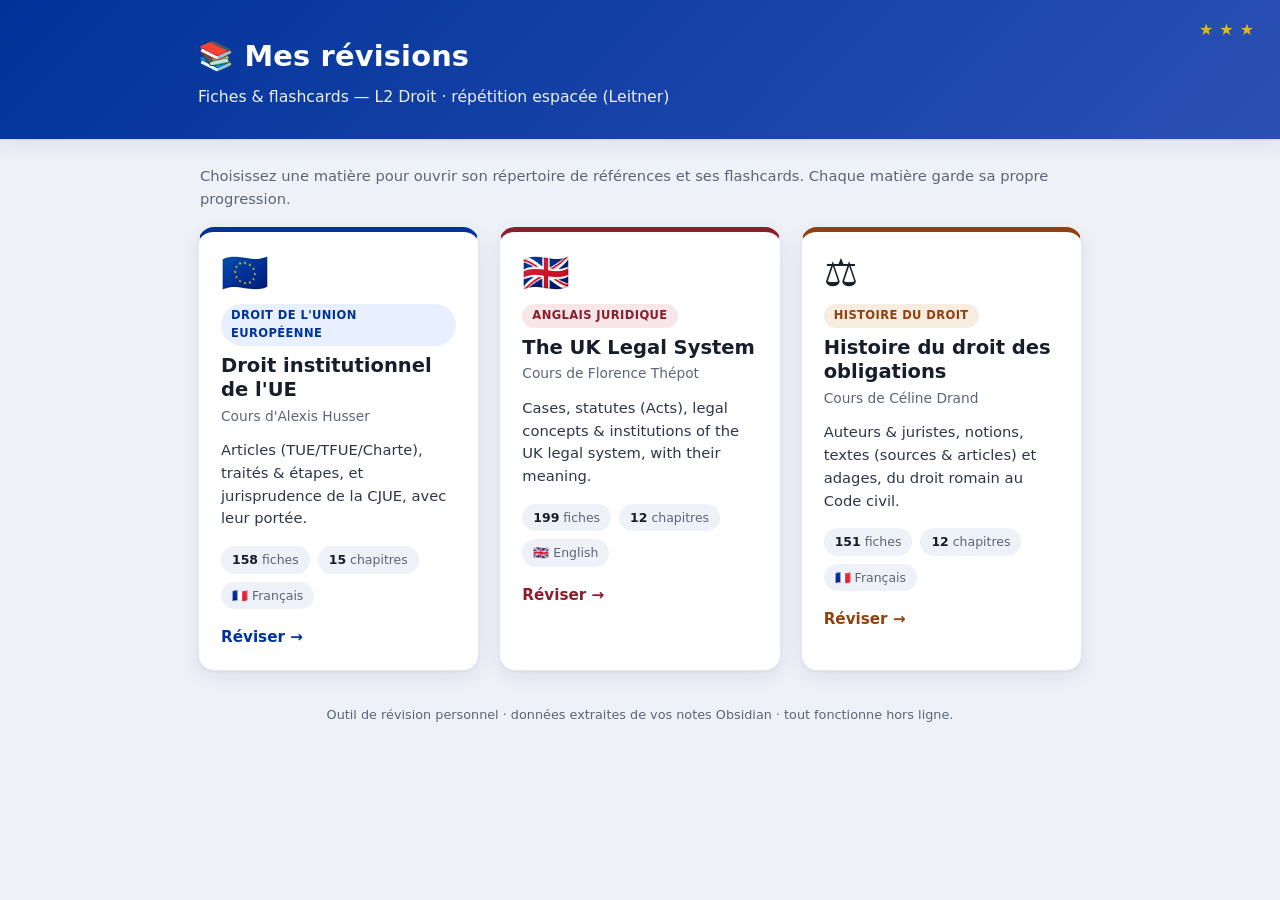
==== index.html @ 6c55529c "Mes revisions — fiches & flashcards (PWA hors-ligne)" ====
<!DOCTYPE html>
<html lang="fr">
<head>
<meta charset="utf-8">
<meta name="viewport" content="width=device-width, initial-scale=1, viewport-fit=cover">
<title>Mes révisions — L2 Droit</title>
<meta name="theme-color" content="#003399">
<link rel="manifest" href="manifest.webmanifest">
<link rel="apple-touch-icon" href="apple-touch-icon.png">
<meta name="apple-mobile-web-app-capable" content="yes">
<meta name="mobile-web-app-capable" content="yes">
<meta name="apple-mobile-web-app-title" content="Mes révisions">
<style>
  :root{
    --eu-blue:#003399; --eu-blue-2:#2b50b4; --gold:#ffcc00;
    --uk-red:#8b1e2d; --uk-red-2:#b8323f;
    --hist:#92400e; --hist-2:#b45309;
    --bg:#eef1f8; --card:#fff; --ink:#161d2b; --muted:#5b6577; --line:#e2e7f0;
    --shadow:0 1px 2px rgba(20,30,60,.06),0 6px 20px rgba(20,30,60,.08);
  }
  *{box-sizing:border-box}
  html,body{margin:0}
  body{
    font-family:"Segoe UI",system-ui,-apple-system,Roboto,Helvetica,Arial,sans-serif;
    background:var(--bg); color:var(--ink); line-height:1.55; -webkit-font-smoothing:antialiased;
  }
  .wrap{max-width:920px; margin:0 auto; padding:0 18px 60px}
  header.top{
    background:linear-gradient(135deg,var(--eu-blue),var(--eu-blue-2));
    color:#fff; padding:34px 0 30px; box-shadow:var(--shadow); position:relative; overflow:hidden;
  }
  header.top::after{content:"★★★"; position:absolute; right:20px; top:18px; letter-spacing:6px; color:var(--gold); opacity:.85}
  header.top .wrap{padding-bottom:0}
  header.top h1{margin:0; font-size:1.8rem; font-weight:800; letter-spacing:.2px}
  header.top p{margin:.4rem 0 0; opacity:.92; font-size:.98rem}

  .lead{color:var(--muted); font-size:.92rem; margin:26px 2px 16px}
  .grid{display:grid; grid-template-columns:repeat(auto-fit,minmax(250px,1fr)); gap:20px}
  @media(max-width:560px){.grid{grid-template-columns:1fr}}

  a.course{
    display:block; text-decoration:none; color:inherit; background:var(--card);
    border:1px solid var(--line); border-top:5px solid var(--eu-blue); border-radius:16px;
    padding:22px 22px 20px; box-shadow:var(--shadow); transition:transform .14s, box-shadow .14s, border-color .14s;
  }
  a.course:hover{transform:translateY(-3px); box-shadow:0 4px 10px rgba(20,30,60,.10),0 16px 34px rgba(20,30,60,.13)}
  a.course.uk{border-top-color:var(--uk-red)}
  a.course.hist{border-top-color:var(--hist)}
  .course .flag{font-size:2.4rem; line-height:1}
  .course .tag{display:inline-block; font-size:.72rem; font-weight:700; letter-spacing:.4px; text-transform:uppercase;
    padding:3px 10px; border-radius:999px; background:#e8efff; color:var(--eu-blue); margin:12px 0 6px}
  a.course.uk .tag{background:#f7e7e9; color:var(--uk-red)}
  a.course.hist .tag{background:#f6ecdf; color:var(--hist)}
  .course h2{margin:.1rem 0 .2rem; font-size:1.22rem; line-height:1.25}
  .course .prof{font-size:.86rem; color:var(--muted); margin:0 0 12px}
  .course .desc{font-size:.92rem; color:#2d3647; margin:0 0 16px}
  .course .stats{display:flex; gap:8px; flex-wrap:wrap; margin-bottom:16px}
  .course .chip{font-size:.78rem; background:#eef1f8; color:var(--muted); border-radius:999px; padding:4px 11px}
  .course .chip b{color:var(--ink)}
  .course .cta{font-weight:700; color:var(--eu-blue); font-size:.95rem}
  a.course.uk .cta{color:var(--uk-red)}
  a.course.hist .cta{color:var(--hist)}
  .course .cta::after{content:" →"}

  footer{text-align:center; color:var(--muted); font-size:.8rem; margin-top:34px}
</style>
</head>
<body>

<header class="top">
  <div class="wrap">
    <h1>📚 Mes révisions</h1>
    <p>Fiches &amp; flashcards — L2 Droit · répétition espacée (Leitner)</p>
  </div>
</header>

<div class="wrap">
  <p class="lead">Choisissez une matière pour ouvrir son répertoire de références et ses flashcards. Chaque matière garde sa propre progression.</p>

  <div class="grid">

    <a class="course eu" href="revision-droit-ue/index.html">
      <div class="flag">🇪🇺</div>
      <span class="tag">Droit de l'Union européenne</span>
      <h2>Droit institutionnel de l'UE</h2>
      <p class="prof">Cours d'Alexis Husser</p>
      <p class="desc">Articles (TUE/TFUE/Charte), traités &amp; étapes, et jurisprudence de la CJUE, avec leur portée.</p>
      <div class="stats">
        <span class="chip"><b>158</b> fiches</span>
        <span class="chip"><b>15</b> chapitres</span>
        <span class="chip">🇫🇷 Français</span>
      </div>
      <span class="cta">Réviser</span>
    </a>

    <a class="course uk" href="revision-anglais-uk/index.html">
      <div class="flag">🇬🇧</div>
      <span class="tag">Anglais juridique</span>
      <h2>The UK Legal System</h2>
      <p class="prof">Cours de Florence Thépot</p>
      <p class="desc">Cases, statutes (Acts), legal concepts &amp; institutions of the UK legal system, with their meaning.</p>
      <div class="stats">
        <span class="chip"><b>199</b> fiches</span>
        <span class="chip"><b>12</b> chapitres</span>
        <span class="chip">🇬🇧 English</span>
      </div>
      <span class="cta">Réviser</span>
    </a>

    <a class="course hist" href="revision-histoire-droit/index.html">
      <div class="flag">⚖️</div>
      <span class="tag">Histoire du droit</span>
      <h2>Histoire du droit des obligations</h2>
      <p class="prof">Cours de Céline Drand</p>
      <p class="desc">Auteurs &amp; juristes, notions, textes (sources &amp; articles) et adages, du droit romain au Code civil.</p>
      <div class="stats">
        <span class="chip"><b>151</b> fiches</span>
        <span class="chip"><b>12</b> chapitres</span>
        <span class="chip">🇫🇷 Français</span>
      </div>
      <span class="cta">Réviser</span>
    </a>

  </div>

  <footer>Outil de révision personnel · données extraites de vos notes Obsidian · tout fonctionne hors ligne.</footer>
</div>

<script>if('serviceWorker' in navigator){window.addEventListener('load',function(){navigator.serviceWorker.register('sw.js').catch(function(){});});}</script>
</body>
</html>
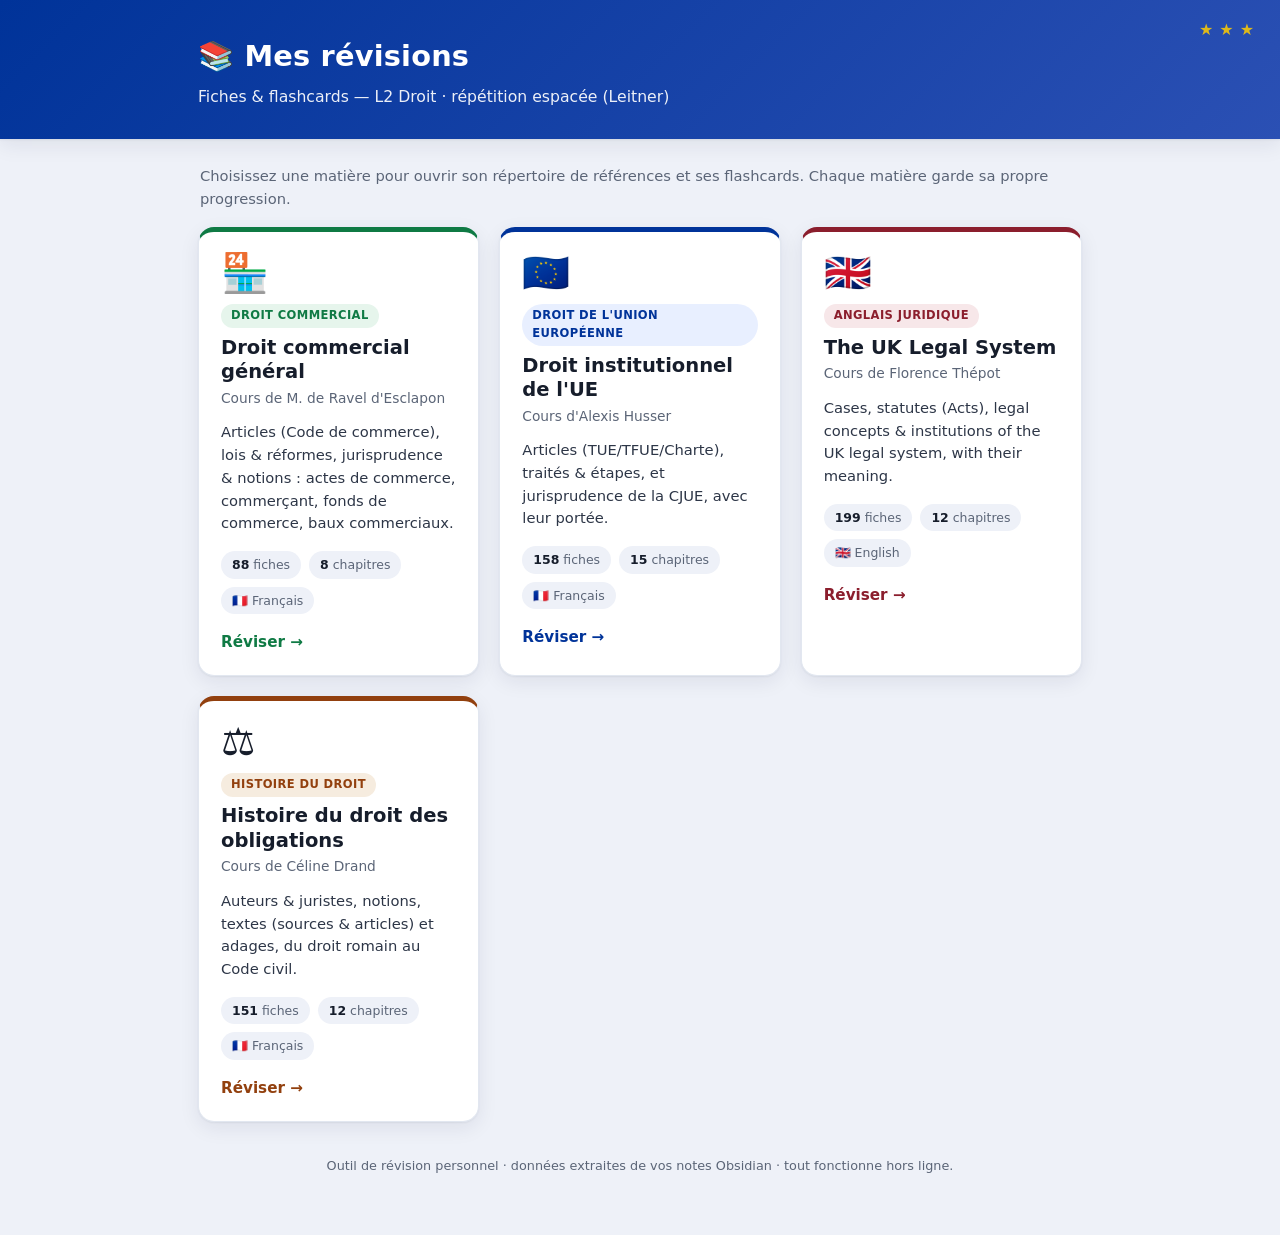
==== commit 9591c9b1: "Ajout d'un onglet QCM au app de droit de l'UE (+ déploiement droit commercial) - revision-droit-ue :" ====
--- a/index.html
+++ b/index.html
@@ -15,6 +15,7 @@
     --eu-blue:#003399; --eu-blue-2:#2b50b4; --gold:#ffcc00;
     --uk-red:#8b1e2d; --uk-red-2:#b8323f;
     --hist:#92400e; --hist-2:#b45309;
+    --co:#0f7a44;
     --bg:#eef1f8; --card:#fff; --ink:#161d2b; --muted:#5b6577; --line:#e2e7f0;
     --shadow:0 1px 2px rgba(20,30,60,.06),0 6px 20px rgba(20,30,60,.08);
   }
@@ -46,11 +47,13 @@
   a.course:hover{transform:translateY(-3px); box-shadow:0 4px 10px rgba(20,30,60,.10),0 16px 34px rgba(20,30,60,.13)}
   a.course.uk{border-top-color:var(--uk-red)}
   a.course.hist{border-top-color:var(--hist)}
+  a.course.co{border-top-color:var(--co)}
   .course .flag{font-size:2.4rem; line-height:1}
   .course .tag{display:inline-block; font-size:.72rem; font-weight:700; letter-spacing:.4px; text-transform:uppercase;
     padding:3px 10px; border-radius:999px; background:#e8efff; color:var(--eu-blue); margin:12px 0 6px}
   a.course.uk .tag{background:#f7e7e9; color:var(--uk-red)}
   a.course.hist .tag{background:#f6ecdf; color:var(--hist)}
+  a.course.co .tag{background:#e6f5ec; color:var(--co)}
   .course h2{margin:.1rem 0 .2rem; font-size:1.22rem; line-height:1.25}
   .course .prof{font-size:.86rem; color:var(--muted); margin:0 0 12px}
   .course .desc{font-size:.92rem; color:#2d3647; margin:0 0 16px}
@@ -60,6 +63,7 @@
   .course .cta{font-weight:700; color:var(--eu-blue); font-size:.95rem}
   a.course.uk .cta{color:var(--uk-red)}
   a.course.hist .cta{color:var(--hist)}
+  a.course.co .cta{color:var(--co)}
   .course .cta::after{content:" →"}
 
   footer{text-align:center; color:var(--muted); font-size:.8rem; margin-top:34px}
@@ -78,6 +82,20 @@
   <p class="lead">Choisissez une matière pour ouvrir son répertoire de références et ses flashcards. Chaque matière garde sa propre progression.</p>
 
   <div class="grid">
+
+    <a class="course co" href="revision-droit-commercial/index.html">
+      <div class="flag">🏪</div>
+      <span class="tag">Droit commercial</span>
+      <h2>Droit commercial général</h2>
+      <p class="prof">Cours de M. de Ravel d'Esclapon</p>
+      <p class="desc">Articles (Code de commerce), lois &amp; réformes, jurisprudence &amp; notions : actes de commerce, commerçant, fonds de commerce, baux commerciaux.</p>
+      <div class="stats">
+        <span class="chip"><b>88</b> fiches</span>
+        <span class="chip"><b>8</b> chapitres</span>
+        <span class="chip">🇫🇷 Français</span>
+      </div>
+      <span class="cta">Réviser</span>
+    </a>
 
     <a class="course eu" href="revision-droit-ue/index.html">
       <div class="flag">🇪🇺</div>
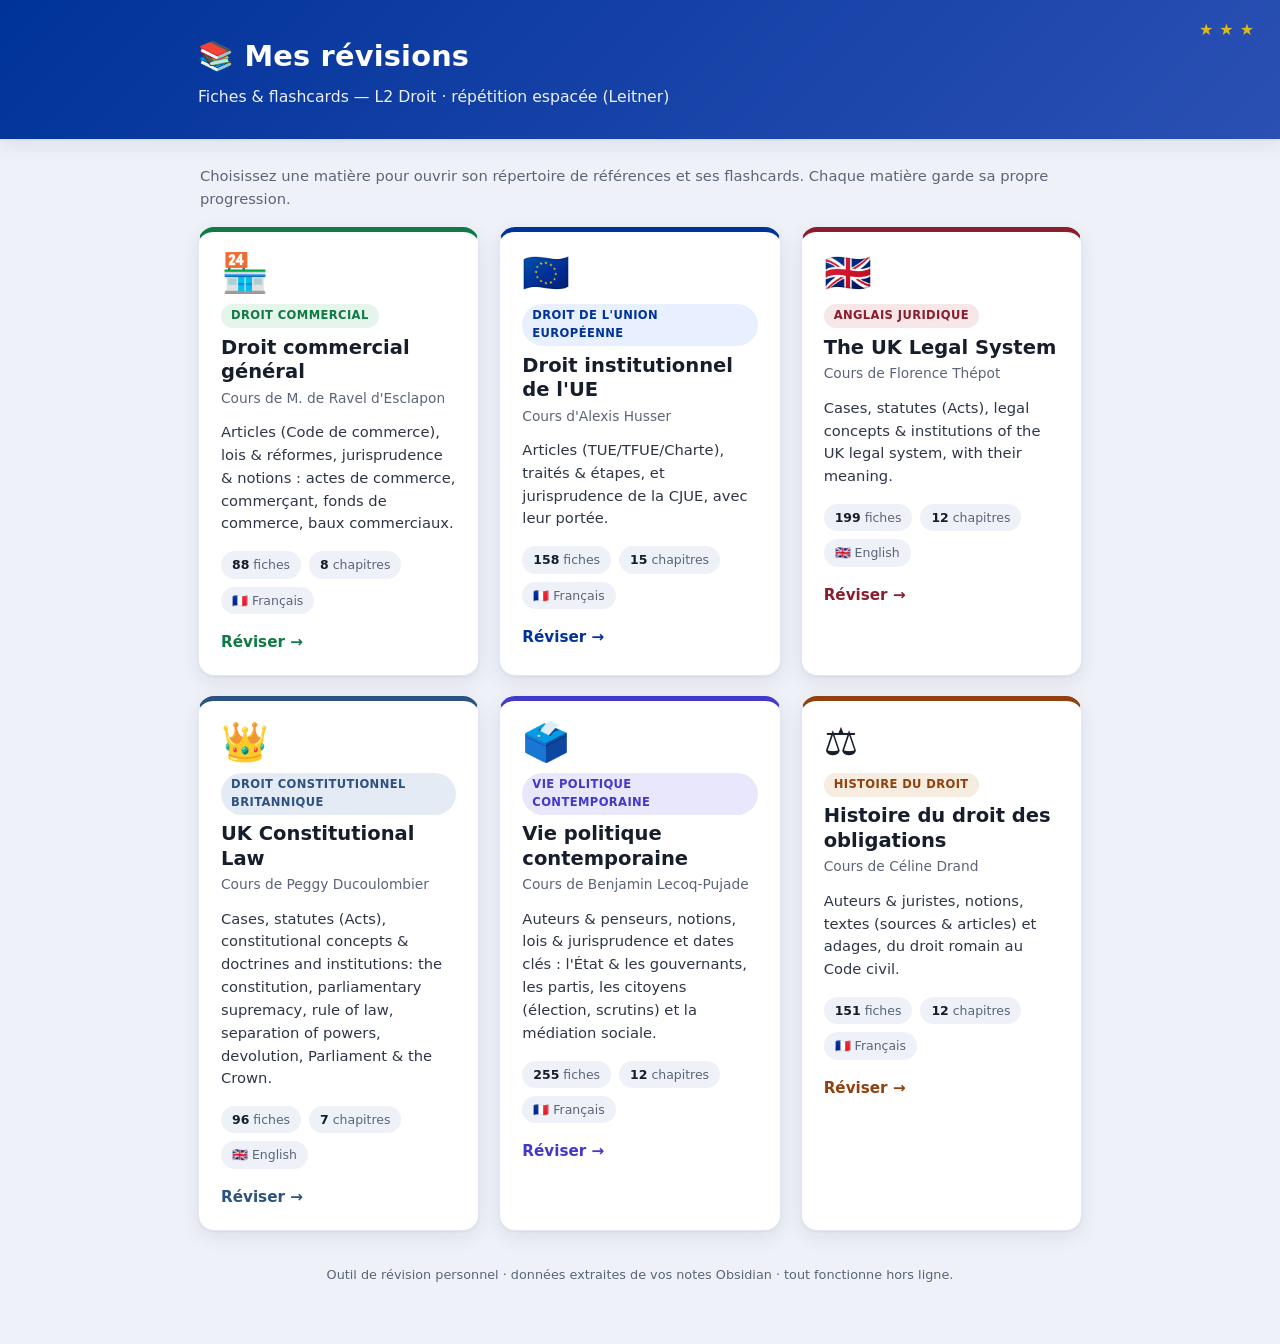
==== commit 59efca3b: "Deux nouveaux cours : Vie politique contemporaine + UK Constitutional Law - revision-vie-politique (" ====
--- a/index.html
+++ b/index.html
@@ -16,6 +16,8 @@
     --uk-red:#8b1e2d; --uk-red-2:#b8323f;
     --hist:#92400e; --hist-2:#b45309;
     --co:#0f7a44;
+    --vp:#4338ca;
+    --cst:#2c5282;
     --bg:#eef1f8; --card:#fff; --ink:#161d2b; --muted:#5b6577; --line:#e2e7f0;
     --shadow:0 1px 2px rgba(20,30,60,.06),0 6px 20px rgba(20,30,60,.08);
   }
@@ -48,12 +50,16 @@
   a.course.uk{border-top-color:var(--uk-red)}
   a.course.hist{border-top-color:var(--hist)}
   a.course.co{border-top-color:var(--co)}
+  a.course.vp{border-top-color:var(--vp)}
+  a.course.cst{border-top-color:var(--cst)}
   .course .flag{font-size:2.4rem; line-height:1}
   .course .tag{display:inline-block; font-size:.72rem; font-weight:700; letter-spacing:.4px; text-transform:uppercase;
     padding:3px 10px; border-radius:999px; background:#e8efff; color:var(--eu-blue); margin:12px 0 6px}
   a.course.uk .tag{background:#f7e7e9; color:var(--uk-red)}
   a.course.hist .tag{background:#f6ecdf; color:var(--hist)}
   a.course.co .tag{background:#e6f5ec; color:var(--co)}
+  a.course.vp .tag{background:#e8e7fb; color:var(--vp)}
+  a.course.cst .tag{background:#e4ebf4; color:var(--cst)}
   .course h2{margin:.1rem 0 .2rem; font-size:1.22rem; line-height:1.25}
   .course .prof{font-size:.86rem; color:var(--muted); margin:0 0 12px}
   .course .desc{font-size:.92rem; color:#2d3647; margin:0 0 16px}
@@ -64,6 +70,8 @@
   a.course.uk .cta{color:var(--uk-red)}
   a.course.hist .cta{color:var(--hist)}
   a.course.co .cta{color:var(--co)}
+  a.course.vp .cta{color:var(--vp)}
+  a.course.cst .cta{color:var(--cst)}
   .course .cta::after{content:" →"}
 
   footer{text-align:center; color:var(--muted); font-size:.8rem; margin-top:34px}
@@ -125,6 +133,34 @@
       <span class="cta">Réviser</span>
     </a>
 
+    <a class="course cst" href="revision-anglais-constit/index.html">
+      <div class="flag">👑</div>
+      <span class="tag">Droit constitutionnel britannique</span>
+      <h2>UK Constitutional Law</h2>
+      <p class="prof">Cours de Peggy Ducoulombier</p>
+      <p class="desc">Cases, statutes (Acts), constitutional concepts &amp; doctrines and institutions: the constitution, parliamentary supremacy, rule of law, separation of powers, devolution, Parliament &amp; the Crown.</p>
+      <div class="stats">
+        <span class="chip"><b>96</b> fiches</span>
+        <span class="chip"><b>7</b> chapitres</span>
+        <span class="chip">🇬🇧 English</span>
+      </div>
+      <span class="cta">Réviser</span>
+    </a>
+
+    <a class="course vp" href="revision-vie-politique/index.html">
+      <div class="flag">🗳️</div>
+      <span class="tag">Vie politique contemporaine</span>
+      <h2>Vie politique contemporaine</h2>
+      <p class="prof">Cours de Benjamin Lecoq-Pujade</p>
+      <p class="desc">Auteurs &amp; penseurs, notions, lois &amp; jurisprudence et dates clés : l'État &amp; les gouvernants, les partis, les citoyens (élection, scrutins) et la médiation sociale.</p>
+      <div class="stats">
+        <span class="chip"><b>255</b> fiches</span>
+        <span class="chip"><b>12</b> chapitres</span>
+        <span class="chip">🇫🇷 Français</span>
+      </div>
+      <span class="cta">Réviser</span>
+    </a>
+
     <a class="course hist" href="revision-histoire-droit/index.html">
       <div class="flag">⚖️</div>
       <span class="tag">Histoire du droit</span>
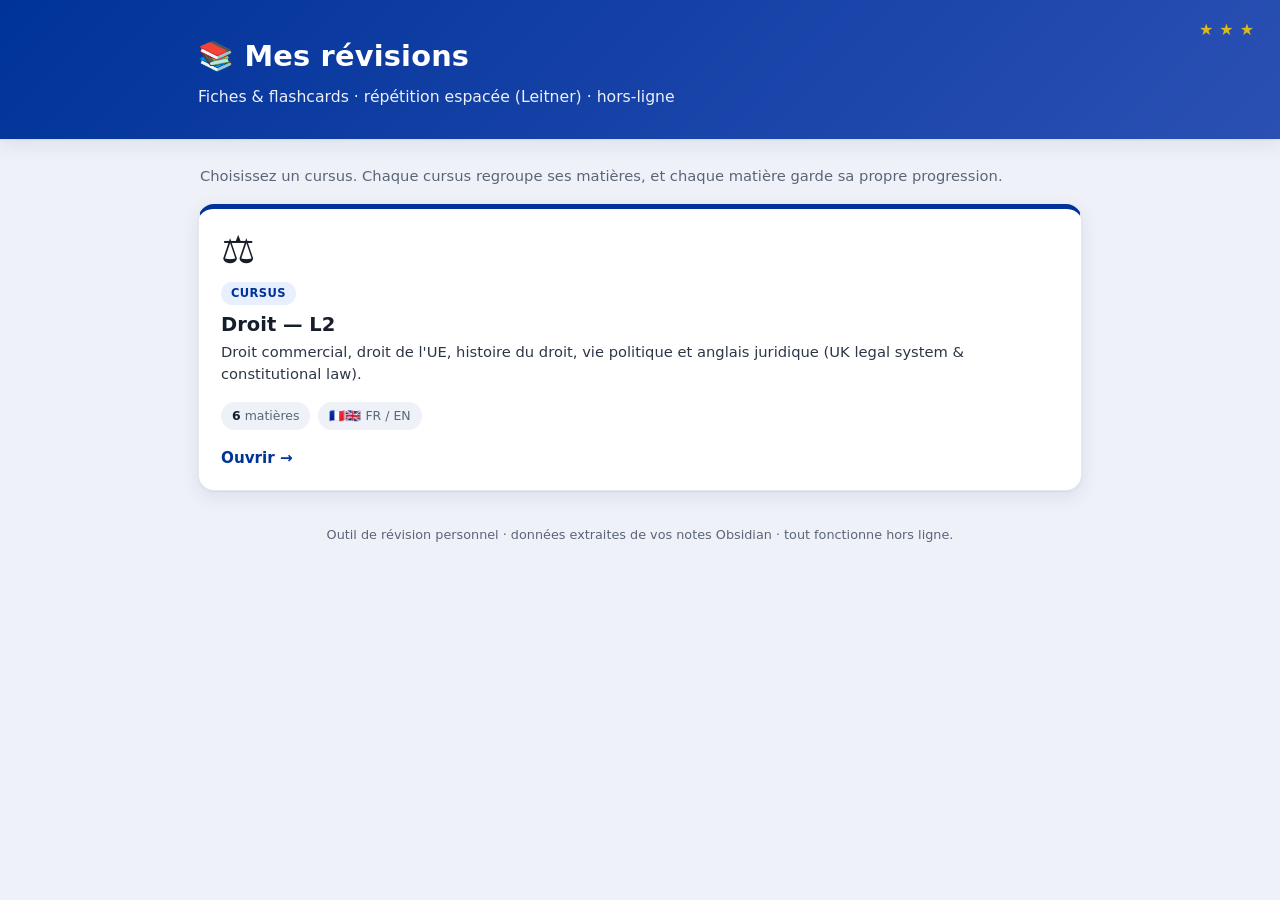
==== commit 7cebdbfc: "Restructure en cursus : regroupe les 6 matières L2 sous revision-droit-l2/ - Nouveau index.html raci" ====
--- a/index.html
+++ b/index.html
@@ -3,7 +3,7 @@
 <head>
 <meta charset="utf-8">
 <meta name="viewport" content="width=device-width, initial-scale=1, viewport-fit=cover">
-<title>Mes révisions — L2 Droit</title>
+<title>Mes révisions</title>
 <meta name="theme-color" content="#003399">
 <link rel="manifest" href="manifest.webmanifest">
 <link rel="apple-touch-icon" href="apple-touch-icon.png">
@@ -13,11 +13,6 @@
 <style>
   :root{
     --eu-blue:#003399; --eu-blue-2:#2b50b4; --gold:#ffcc00;
-    --uk-red:#8b1e2d; --uk-red-2:#b8323f;
-    --hist:#92400e; --hist-2:#b45309;
-    --co:#0f7a44;
-    --vp:#4338ca;
-    --cst:#2c5282;
     --bg:#eef1f8; --card:#fff; --ink:#161d2b; --muted:#5b6577; --line:#e2e7f0;
     --shadow:0 1px 2px rgba(20,30,60,.06),0 6px 20px rgba(20,30,60,.08);
   }
@@ -47,31 +42,15 @@
     padding:22px 22px 20px; box-shadow:var(--shadow); transition:transform .14s, box-shadow .14s, border-color .14s;
   }
   a.course:hover{transform:translateY(-3px); box-shadow:0 4px 10px rgba(20,30,60,.10),0 16px 34px rgba(20,30,60,.13)}
-  a.course.uk{border-top-color:var(--uk-red)}
-  a.course.hist{border-top-color:var(--hist)}
-  a.course.co{border-top-color:var(--co)}
-  a.course.vp{border-top-color:var(--vp)}
-  a.course.cst{border-top-color:var(--cst)}
   .course .flag{font-size:2.4rem; line-height:1}
   .course .tag{display:inline-block; font-size:.72rem; font-weight:700; letter-spacing:.4px; text-transform:uppercase;
     padding:3px 10px; border-radius:999px; background:#e8efff; color:var(--eu-blue); margin:12px 0 6px}
-  a.course.uk .tag{background:#f7e7e9; color:var(--uk-red)}
-  a.course.hist .tag{background:#f6ecdf; color:var(--hist)}
-  a.course.co .tag{background:#e6f5ec; color:var(--co)}
-  a.course.vp .tag{background:#e8e7fb; color:var(--vp)}
-  a.course.cst .tag{background:#e4ebf4; color:var(--cst)}
   .course h2{margin:.1rem 0 .2rem; font-size:1.22rem; line-height:1.25}
-  .course .prof{font-size:.86rem; color:var(--muted); margin:0 0 12px}
   .course .desc{font-size:.92rem; color:#2d3647; margin:0 0 16px}
   .course .stats{display:flex; gap:8px; flex-wrap:wrap; margin-bottom:16px}
   .course .chip{font-size:.78rem; background:#eef1f8; color:var(--muted); border-radius:999px; padding:4px 11px}
   .course .chip b{color:var(--ink)}
   .course .cta{font-weight:700; color:var(--eu-blue); font-size:.95rem}
-  a.course.uk .cta{color:var(--uk-red)}
-  a.course.hist .cta{color:var(--hist)}
-  a.course.co .cta{color:var(--co)}
-  a.course.vp .cta{color:var(--vp)}
-  a.course.cst .cta{color:var(--cst)}
   .course .cta::after{content:" →"}
 
   footer{text-align:center; color:var(--muted); font-size:.8rem; margin-top:34px}
@@ -82,97 +61,25 @@
 <header class="top">
   <div class="wrap">
     <h1>📚 Mes révisions</h1>
-    <p>Fiches &amp; flashcards — L2 Droit · répétition espacée (Leitner)</p>
+    <p>Fiches &amp; flashcards · répétition espacée (Leitner) · hors-ligne</p>
   </div>
 </header>
 
 <div class="wrap">
-  <p class="lead">Choisissez une matière pour ouvrir son répertoire de références et ses flashcards. Chaque matière garde sa propre progression.</p>
+  <p class="lead">Choisissez un cursus. Chaque cursus regroupe ses matières, et chaque matière garde sa propre progression.</p>
 
   <div class="grid">
 
-    <a class="course co" href="revision-droit-commercial/index.html">
-      <div class="flag">🏪</div>
-      <span class="tag">Droit commercial</span>
-      <h2>Droit commercial général</h2>
-      <p class="prof">Cours de M. de Ravel d'Esclapon</p>
-      <p class="desc">Articles (Code de commerce), lois &amp; réformes, jurisprudence &amp; notions : actes de commerce, commerçant, fonds de commerce, baux commerciaux.</p>
+    <a class="course" href="revision-droit-l2/index.html">
+      <div class="flag">⚖️</div>
+      <span class="tag">Cursus</span>
+      <h2>Droit — L2</h2>
+      <p class="desc">Droit commercial, droit de l'UE, histoire du droit, vie politique et anglais juridique (UK legal system &amp; constitutional law).</p>
       <div class="stats">
-        <span class="chip"><b>88</b> fiches</span>
-        <span class="chip"><b>8</b> chapitres</span>
-        <span class="chip">🇫🇷 Français</span>
+        <span class="chip"><b>6</b> matières</span>
+        <span class="chip">🇫🇷🇬🇧 FR / EN</span>
       </div>
-      <span class="cta">Réviser</span>
-    </a>
-
-    <a class="course eu" href="revision-droit-ue/index.html">
-      <div class="flag">🇪🇺</div>
-      <span class="tag">Droit de l'Union européenne</span>
-      <h2>Droit institutionnel de l'UE</h2>
-      <p class="prof">Cours d'Alexis Husser</p>
-      <p class="desc">Articles (TUE/TFUE/Charte), traités &amp; étapes, et jurisprudence de la CJUE, avec leur portée.</p>
-      <div class="stats">
-        <span class="chip"><b>158</b> fiches</span>
-        <span class="chip"><b>15</b> chapitres</span>
-        <span class="chip">🇫🇷 Français</span>
-      </div>
-      <span class="cta">Réviser</span>
-    </a>
-
-    <a class="course uk" href="revision-anglais-uk/index.html">
-      <div class="flag">🇬🇧</div>
-      <span class="tag">Anglais juridique</span>
-      <h2>The UK Legal System</h2>
-      <p class="prof">Cours de Florence Thépot</p>
-      <p class="desc">Cases, statutes (Acts), legal concepts &amp; institutions of the UK legal system, with their meaning.</p>
-      <div class="stats">
-        <span class="chip"><b>199</b> fiches</span>
-        <span class="chip"><b>12</b> chapitres</span>
-        <span class="chip">🇬🇧 English</span>
-      </div>
-      <span class="cta">Réviser</span>
-    </a>
-
-    <a class="course cst" href="revision-anglais-constit/index.html">
-      <div class="flag">👑</div>
-      <span class="tag">Droit constitutionnel britannique</span>
-      <h2>UK Constitutional Law</h2>
-      <p class="prof">Cours de Peggy Ducoulombier</p>
-      <p class="desc">Cases, statutes (Acts), constitutional concepts &amp; doctrines and institutions: the constitution, parliamentary supremacy, rule of law, separation of powers, devolution, Parliament &amp; the Crown.</p>
-      <div class="stats">
-        <span class="chip"><b>96</b> fiches</span>
-        <span class="chip"><b>7</b> chapitres</span>
-        <span class="chip">🇬🇧 English</span>
-      </div>
-      <span class="cta">Réviser</span>
-    </a>
-
-    <a class="course vp" href="revision-vie-politique/index.html">
-      <div class="flag">🗳️</div>
-      <span class="tag">Vie politique contemporaine</span>
-      <h2>Vie politique contemporaine</h2>
-      <p class="prof">Cours de Benjamin Lecoq-Pujade</p>
-      <p class="desc">Auteurs &amp; penseurs, notions, lois &amp; jurisprudence et dates clés : l'État &amp; les gouvernants, les partis, les citoyens (élection, scrutins) et la médiation sociale.</p>
-      <div class="stats">
-        <span class="chip"><b>255</b> fiches</span>
-        <span class="chip"><b>12</b> chapitres</span>
-        <span class="chip">🇫🇷 Français</span>
-      </div>
-      <span class="cta">Réviser</span>
-    </a>
-
-    <a class="course hist" href="revision-histoire-droit/index.html">
-      <div class="flag">⚖️</div>
-      <span class="tag">Histoire du droit</span>
-      <h2>Histoire du droit des obligations</h2>
-      <p class="prof">Cours de Céline Drand</p>
-      <p class="desc">Auteurs &amp; juristes, notions, textes (sources &amp; articles) et adages, du droit romain au Code civil.</p>
-      <div class="stats">
-        <span class="chip"><b>151</b> fiches</span>
-        <span class="chip"><b>12</b> chapitres</span>
-        <span class="chip">🇫🇷 Français</span>
-      </div>
-      <span class="cta">Réviser</span>
+      <span class="cta">Ouvrir</span>
     </a>
 
   </div>
